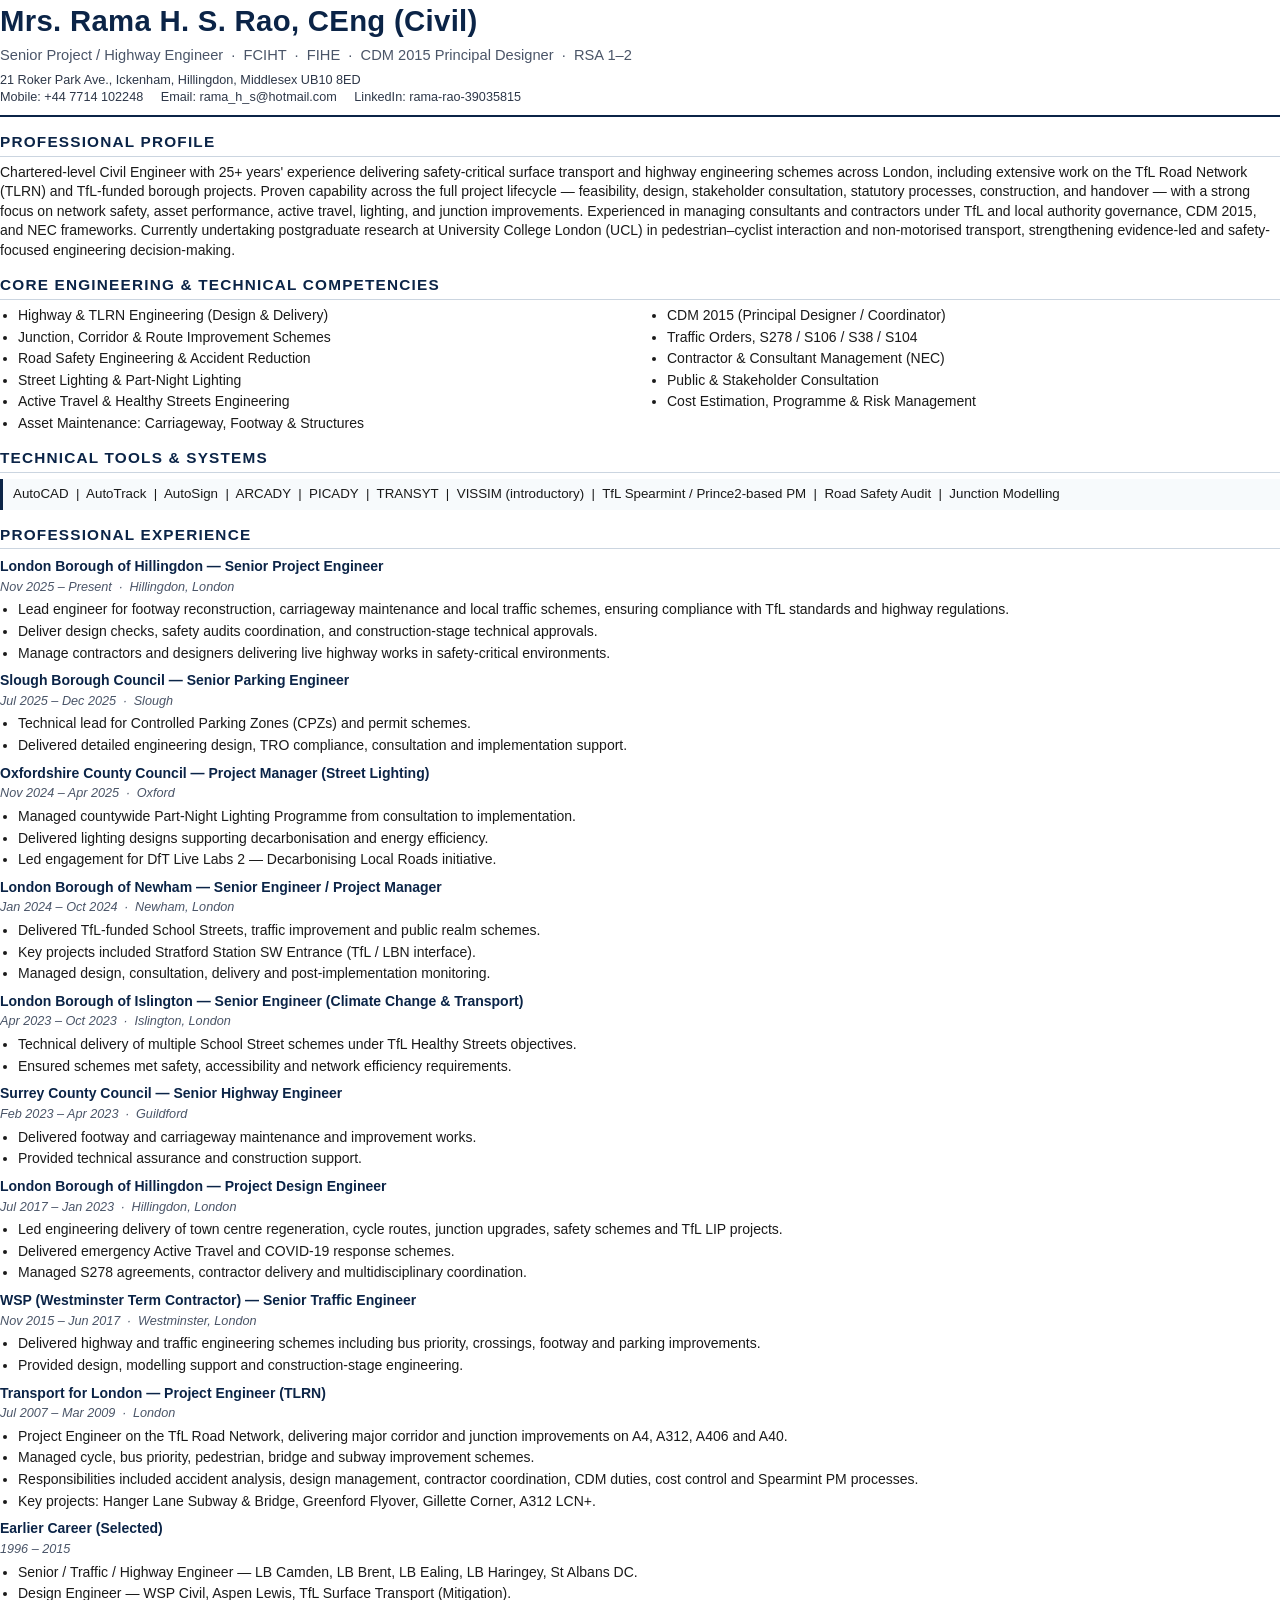
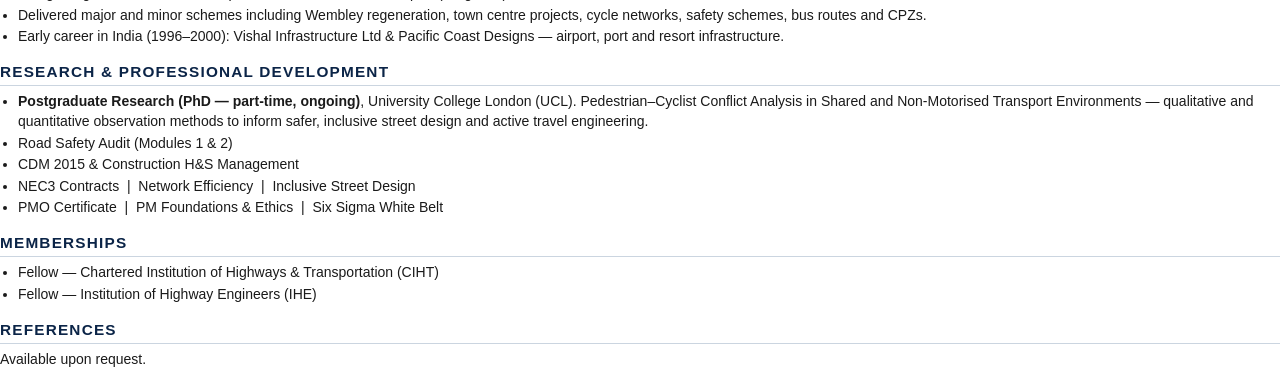
==== cv/cv.html @ 70e02f27 "Scaffold recruiter-ready portfolio site for Rama H. S. Rao Single-page static site for GitHub Pages," ====
<!doctype html>
<html lang="en">
<head>
<meta charset="utf-8">
<title>Rama H. S. Rao — CV</title>
<style>
  @page { size: A4; margin: 14mm 14mm 14mm 14mm; }
  * { box-sizing: border-box; }
  html, body { margin: 0; padding: 0; }
  body {
    font-family: "Helvetica Neue", Helvetica, Arial, sans-serif;
    color: #1a1a1a;
    font-size: 10.5pt;
    line-height: 1.4;
  }
  header {
    border-bottom: 2px solid #0B2447;
    padding-bottom: 8px;
    margin-bottom: 12px;
  }
  h1 {
    font-size: 22pt;
    color: #0B2447;
    margin: 0 0 4px;
    letter-spacing: 0.3px;
  }
  .title {
    font-size: 11pt;
    color: #4a5568;
    margin: 0 0 6px;
    font-weight: 500;
  }
  .contact {
    font-size: 9.5pt;
    color: #2d3748;
  }
  .contact span { margin-right: 14px; white-space: nowrap; }
  h2 {
    font-size: 11.5pt;
    color: #0B2447;
    text-transform: uppercase;
    letter-spacing: 1.2px;
    border-bottom: 1px solid #cbd5e0;
    padding-bottom: 3px;
    margin: 14px 0 6px;
  }
  h3 { font-size: 10.5pt; margin: 8px 0 2px; color: #0B2447; }
  .role-meta {
    font-size: 9.5pt;
    color: #4a5568;
    margin: 0 0 4px;
    font-style: italic;
  }
  ul { margin: 4px 0 6px 18px; padding: 0; }
  li { margin-bottom: 2px; }
  p { margin: 4px 0; }
  .skills-grid {
    column-count: 2;
    column-gap: 18px;
    margin: 6px 0;
  }
  .skills-grid ul { margin: 0 0 0 18px; }
  .two-col {
    display: flex;
    gap: 18px;
  }
  .two-col > div { flex: 1; }
  .tools {
    background: #f7fafc;
    border-left: 3px solid #0B2447;
    padding: 6px 10px;
    font-size: 10pt;
    margin: 4px 0 8px;
  }
</style>
</head>
<body>
<header>
  <h1>Mrs. Rama H. S. Rao, CEng (Civil)</h1>
  <p class="title">Senior Project / Highway Engineer &nbsp;&middot;&nbsp; FCIHT &nbsp;&middot;&nbsp; FIHE &nbsp;&middot;&nbsp; CDM 2015 Principal Designer &nbsp;&middot;&nbsp; RSA 1&ndash;2</p>
  <div class="contact">
    <span>21 Roker Park Ave., Ickenham, Hillingdon, Middlesex UB10 8ED</span><br>
    <span>Mobile: +44 7714 102248</span>
    <span>Email: rama_h_s@hotmail.com</span>
    <span>LinkedIn: rama-rao-39035815</span>
  </div>
</header>

<h2>Professional Profile</h2>
<p>Chartered-level Civil Engineer with 25+ years' experience delivering safety-critical surface transport and highway engineering schemes across London, including extensive work on the TfL Road Network (TLRN) and TfL-funded borough projects. Proven capability across the full project lifecycle &mdash; feasibility, design, stakeholder consultation, statutory processes, construction, and handover &mdash; with a strong focus on network safety, asset performance, active travel, lighting, and junction improvements. Experienced in managing consultants and contractors under TfL and local authority governance, CDM 2015, and NEC frameworks. Currently undertaking postgraduate research at University College London (UCL) in pedestrian&ndash;cyclist interaction and non-motorised transport, strengthening evidence-led and safety-focused engineering decision-making.</p>

<h2>Core Engineering &amp; Technical Competencies</h2>
<div class="skills-grid">
  <ul>
    <li>Highway &amp; TLRN Engineering (Design &amp; Delivery)</li>
    <li>Junction, Corridor &amp; Route Improvement Schemes</li>
    <li>Road Safety Engineering &amp; Accident Reduction</li>
    <li>Street Lighting &amp; Part-Night Lighting</li>
    <li>Active Travel &amp; Healthy Streets Engineering</li>
    <li>Asset Maintenance: Carriageway, Footway &amp; Structures</li>
    <li>CDM 2015 (Principal Designer / Coordinator)</li>
    <li>Traffic Orders, S278 / S106 / S38 / S104</li>
    <li>Contractor &amp; Consultant Management (NEC)</li>
    <li>Public &amp; Stakeholder Consultation</li>
    <li>Cost Estimation, Programme &amp; Risk Management</li>
  </ul>
</div>

<h2>Technical Tools &amp; Systems</h2>
<div class="tools">AutoCAD &nbsp;|&nbsp; AutoTrack &nbsp;|&nbsp; AutoSign &nbsp;|&nbsp; ARCADY &nbsp;|&nbsp; PICADY &nbsp;|&nbsp; TRANSYT &nbsp;|&nbsp; VISSIM (introductory) &nbsp;|&nbsp; TfL Spearmint / Prince2-based PM &nbsp;|&nbsp; Road Safety Audit &nbsp;|&nbsp; Junction Modelling</div>

<h2>Professional Experience</h2>

<h3>London Borough of Hillingdon &mdash; Senior Project Engineer</h3>
<p class="role-meta">Nov 2025 &ndash; Present &nbsp;&middot;&nbsp; Hillingdon, London</p>
<ul>
  <li>Lead engineer for footway reconstruction, carriageway maintenance and local traffic schemes, ensuring compliance with TfL standards and highway regulations.</li>
  <li>Deliver design checks, safety audits coordination, and construction-stage technical approvals.</li>
  <li>Manage contractors and designers delivering live highway works in safety-critical environments.</li>
</ul>

<h3>Slough Borough Council &mdash; Senior Parking Engineer</h3>
<p class="role-meta">Jul 2025 &ndash; Dec 2025 &nbsp;&middot;&nbsp; Slough</p>
<ul>
  <li>Technical lead for Controlled Parking Zones (CPZs) and permit schemes.</li>
  <li>Delivered detailed engineering design, TRO compliance, consultation and implementation support.</li>
</ul>

<h3>Oxfordshire County Council &mdash; Project Manager (Street Lighting)</h3>
<p class="role-meta">Nov 2024 &ndash; Apr 2025 &nbsp;&middot;&nbsp; Oxford</p>
<ul>
  <li>Managed countywide Part-Night Lighting Programme from consultation to implementation.</li>
  <li>Delivered lighting designs supporting decarbonisation and energy efficiency.</li>
  <li>Led engagement for DfT Live Labs 2 &mdash; Decarbonising Local Roads initiative.</li>
</ul>

<h3>London Borough of Newham &mdash; Senior Engineer / Project Manager</h3>
<p class="role-meta">Jan 2024 &ndash; Oct 2024 &nbsp;&middot;&nbsp; Newham, London</p>
<ul>
  <li>Delivered TfL-funded School Streets, traffic improvement and public realm schemes.</li>
  <li>Key projects included Stratford Station SW Entrance (TfL / LBN interface).</li>
  <li>Managed design, consultation, delivery and post-implementation monitoring.</li>
</ul>

<h3>London Borough of Islington &mdash; Senior Engineer (Climate Change &amp; Transport)</h3>
<p class="role-meta">Apr 2023 &ndash; Oct 2023 &nbsp;&middot;&nbsp; Islington, London</p>
<ul>
  <li>Technical delivery of multiple School Street schemes under TfL Healthy Streets objectives.</li>
  <li>Ensured schemes met safety, accessibility and network efficiency requirements.</li>
</ul>

<h3>Surrey County Council &mdash; Senior Highway Engineer</h3>
<p class="role-meta">Feb 2023 &ndash; Apr 2023 &nbsp;&middot;&nbsp; Guildford</p>
<ul>
  <li>Delivered footway and carriageway maintenance and improvement works.</li>
  <li>Provided technical assurance and construction support.</li>
</ul>

<h3>London Borough of Hillingdon &mdash; Project Design Engineer</h3>
<p class="role-meta">Jul 2017 &ndash; Jan 2023 &nbsp;&middot;&nbsp; Hillingdon, London</p>
<ul>
  <li>Led engineering delivery of town centre regeneration, cycle routes, junction upgrades, safety schemes and TfL LIP projects.</li>
  <li>Delivered emergency Active Travel and COVID-19 response schemes.</li>
  <li>Managed S278 agreements, contractor delivery and multidisciplinary coordination.</li>
</ul>

<h3>WSP (Westminster Term Contractor) &mdash; Senior Traffic Engineer</h3>
<p class="role-meta">Nov 2015 &ndash; Jun 2017 &nbsp;&middot;&nbsp; Westminster, London</p>
<ul>
  <li>Delivered highway and traffic engineering schemes including bus priority, crossings, footway and parking improvements.</li>
  <li>Provided design, modelling support and construction-stage engineering.</li>
</ul>

<h3>Transport for London &mdash; Project Engineer (TLRN)</h3>
<p class="role-meta">Jul 2007 &ndash; Mar 2009 &nbsp;&middot;&nbsp; London</p>
<ul>
  <li>Project Engineer on the TfL Road Network, delivering major corridor and junction improvements on A4, A312, A406 and A40.</li>
  <li>Managed cycle, bus priority, pedestrian, bridge and subway improvement schemes.</li>
  <li>Responsibilities included accident analysis, design management, contractor coordination, CDM duties, cost control and Spearmint PM processes.</li>
  <li>Key projects: Hanger Lane Subway &amp; Bridge, Greenford Flyover, Gillette Corner, A312 LCN+.</li>
</ul>

<h3>Earlier Career (Selected)</h3>
<p class="role-meta">1996 &ndash; 2015</p>
<ul>
  <li>Senior / Traffic / Highway Engineer &mdash; LB Camden, LB Brent, LB Ealing, LB Haringey, St Albans DC.</li>
  <li>Design Engineer &mdash; WSP Civil, Aspen Lewis, TfL Surface Transport (Mitigation).</li>
  <li>Delivered major and minor schemes including Wembley regeneration, town centre projects, cycle networks, safety schemes, bus routes and CPZs.</li>
  <li>Early career in India (1996&ndash;2000): Vishal Infrastructure Ltd &amp; Pacific Coast Designs &mdash; airport, port and resort infrastructure.</li>
</ul>

<h2>Research &amp; Professional Development</h2>
<ul>
  <li><strong>Postgraduate Research (PhD &mdash; part-time, ongoing)</strong>, University College London (UCL). Pedestrian&ndash;Cyclist Conflict Analysis in Shared and Non-Motorised Transport Environments &mdash; qualitative and quantitative observation methods to inform safer, inclusive street design and active travel engineering.</li>
  <li>Road Safety Audit (Modules 1 &amp; 2)</li>
  <li>CDM 2015 &amp; Construction H&amp;S Management</li>
  <li>NEC3 Contracts &nbsp;|&nbsp; Network Efficiency &nbsp;|&nbsp; Inclusive Street Design</li>
  <li>PMO Certificate &nbsp;|&nbsp; PM Foundations &amp; Ethics &nbsp;|&nbsp; Six Sigma White Belt</li>
</ul>

<h2>Memberships</h2>
<ul>
  <li>Fellow &mdash; Chartered Institution of Highways &amp; Transportation (CIHT)</li>
  <li>Fellow &mdash; Institution of Highway Engineers (IHE)</li>
</ul>

<h2>References</h2>
<p>Available upon request.</p>

</body>
</html>
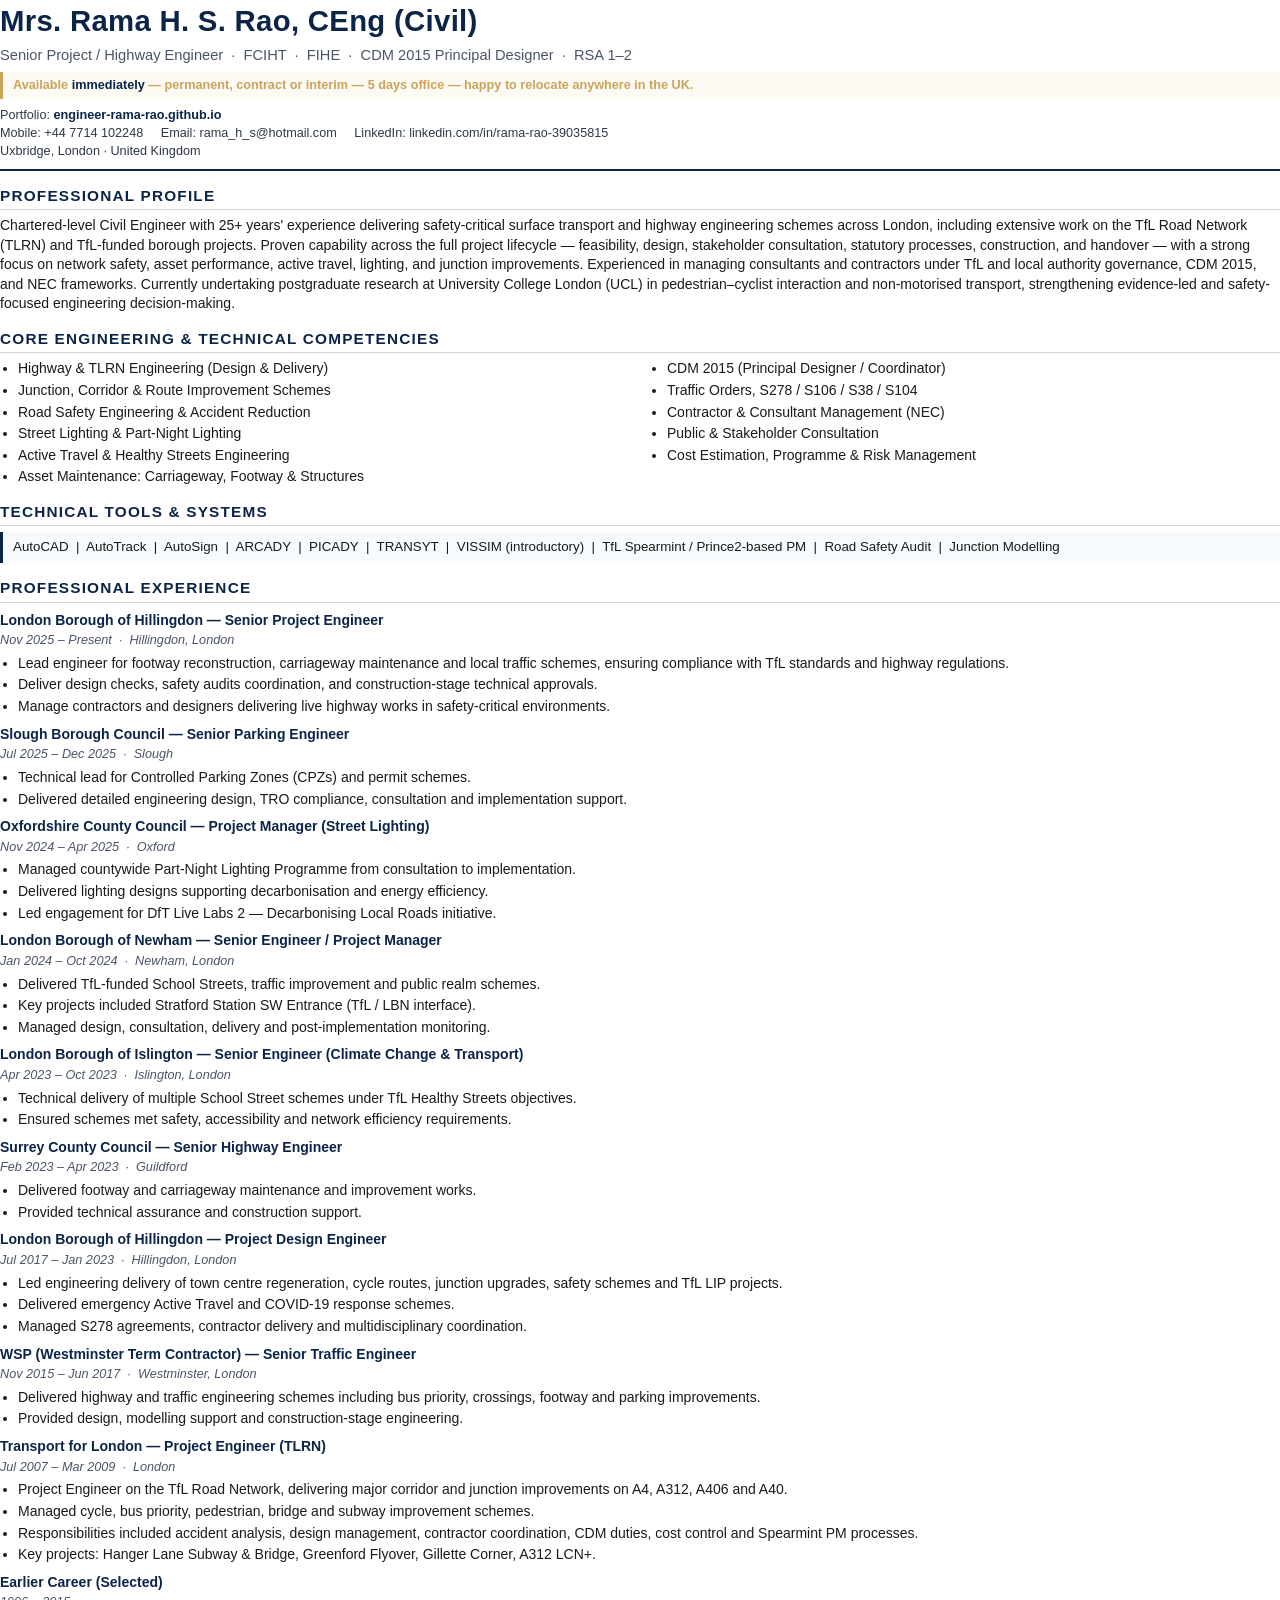
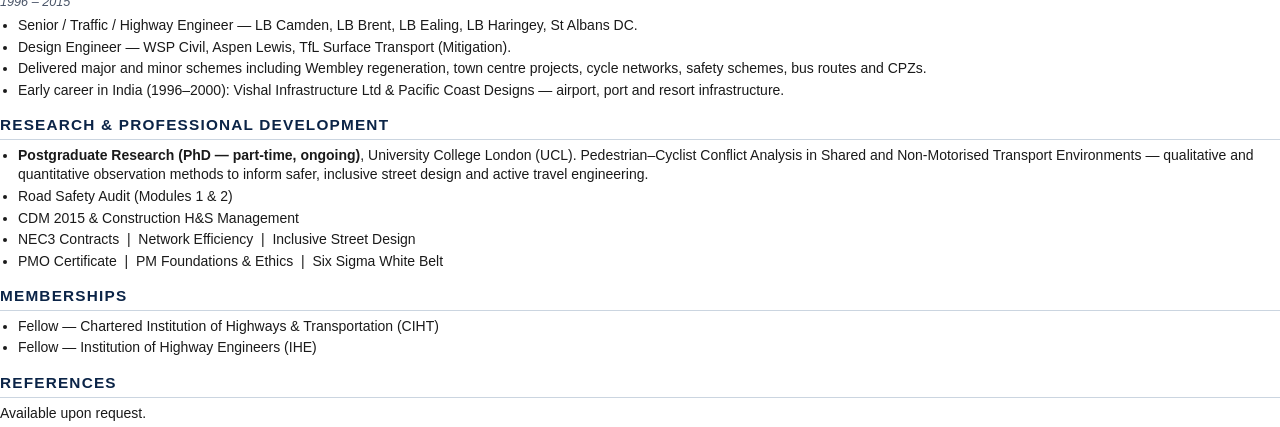
==== commit df806eba: "Recruiter-matching block + CV header strengthening + SEO verification slots - Added "Roles I'm a str" ====
--- a/cv/cv.html
+++ b/cv/cv.html
@@ -30,11 +30,22 @@
     margin: 0 0 6px;
     font-weight: 500;
   }
+  .avail {
+    font-size: 9.5pt;
+    color: #C8A45C;
+    background: #fdfaf3;
+    border-left: 3px solid #C8A45C;
+    padding: 5px 10px;
+    margin: 6px 0 8px;
+    font-weight: 600;
+  }
+  .avail strong { color: #0B2447; }
   .contact {
     font-size: 9.5pt;
     color: #2d3748;
   }
   .contact span { margin-right: 14px; white-space: nowrap; }
+  .contact strong { color: #0B2447; }
   h2 {
     font-size: 11.5pt;
     color: #0B2447;
@@ -78,11 +89,13 @@
 <header>
   <h1>Mrs. Rama H. S. Rao, CEng (Civil)</h1>
   <p class="title">Senior Project / Highway Engineer &nbsp;&middot;&nbsp; FCIHT &nbsp;&middot;&nbsp; FIHE &nbsp;&middot;&nbsp; CDM 2015 Principal Designer &nbsp;&middot;&nbsp; RSA 1&ndash;2</p>
+  <p class="avail">Available <strong>immediately</strong> &mdash; permanent, contract or interim &mdash; 5 days office &mdash; happy to relocate anywhere in the UK.</p>
   <div class="contact">
-    <span>21 Roker Park Ave., Ickenham, Hillingdon, Middlesex UB10 8ED</span><br>
+    <span>Portfolio: <strong>engineer-rama-rao.github.io</strong></span><br>
     <span>Mobile: +44 7714 102248</span>
     <span>Email: rama_h_s@hotmail.com</span>
-    <span>LinkedIn: rama-rao-39035815</span>
+    <span>LinkedIn: linkedin.com/in/rama-rao-39035815</span><br>
+    <span>Uxbridge, London &middot; United Kingdom</span>
   </div>
 </header>
 
